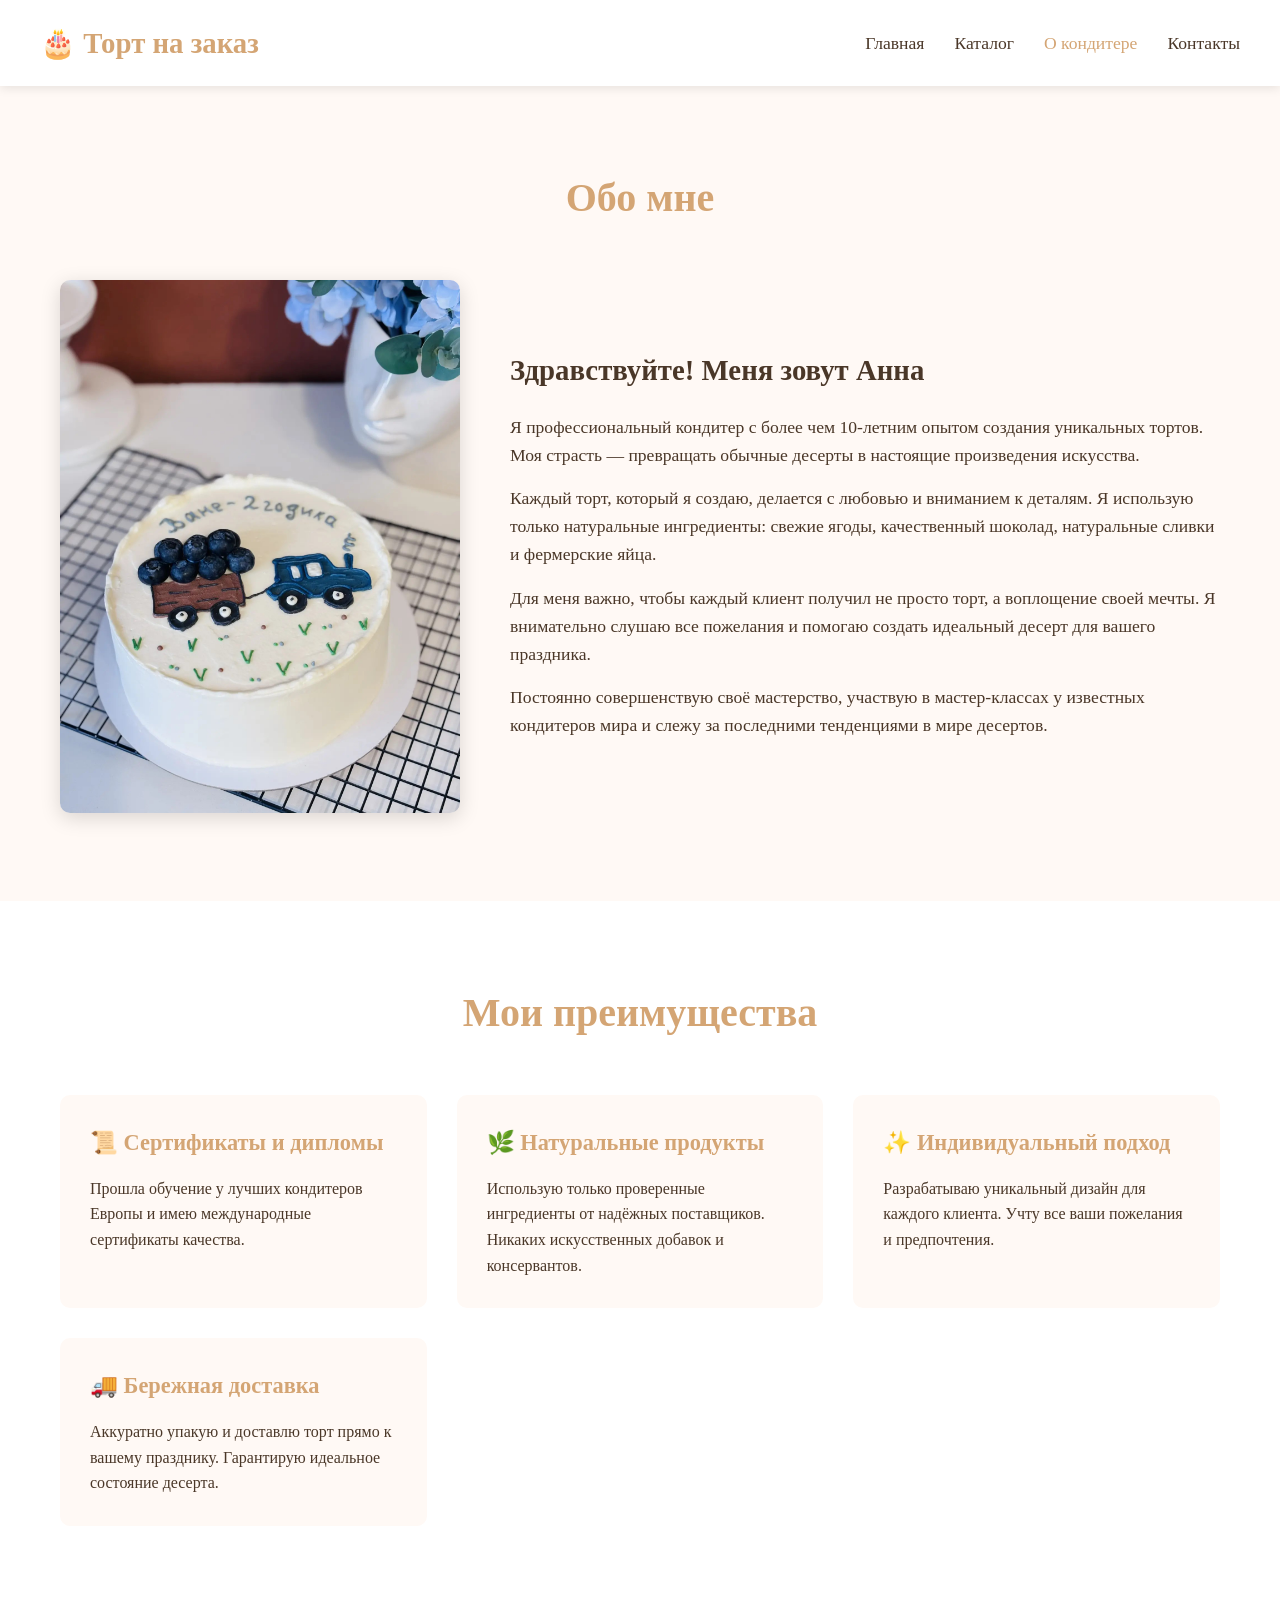
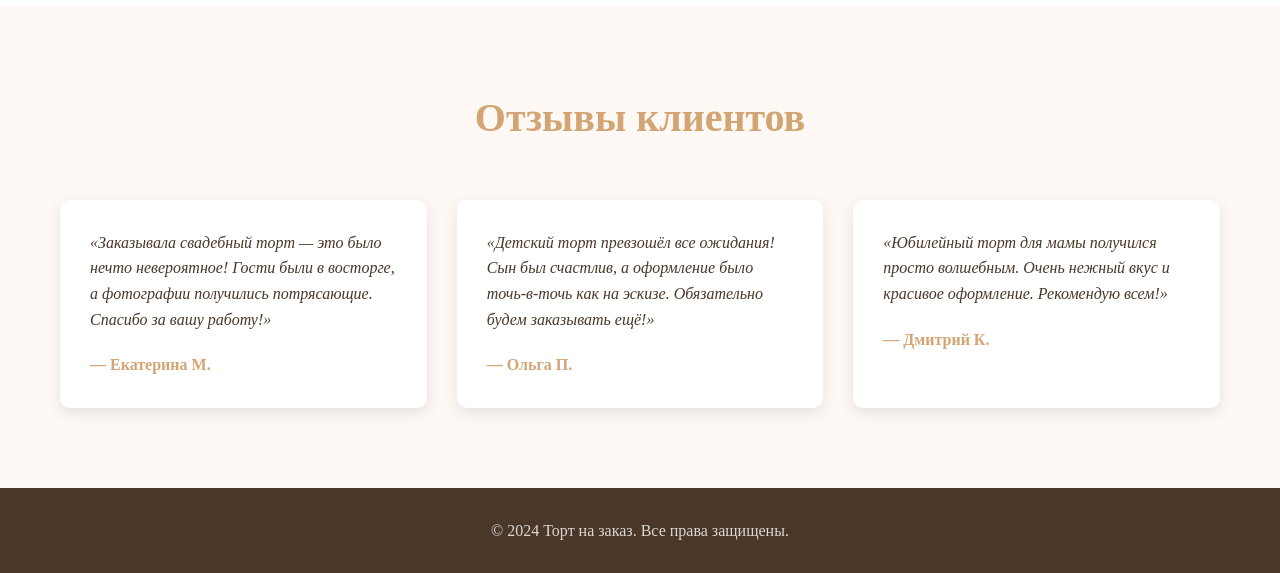
==== about.html @ 64661c8d "Create multi-page bakery website "Торт на заказ" with warm cozy design Key features implemented: - N" ====
<!DOCTYPE html>
<html lang="ru">
<head>
    <meta charset="UTF-8">
    <meta name="viewport" content="width=device-width, initial-scale=1.0">
    <title>О кондитере - Торт на заказ</title>
    <link rel="stylesheet" href="css/style.css">
</head>
<body>
    <header>
        <div class="container header-content">
            <a href="index.html" class="logo">🎂 Торт на заказ</a>
            <div class="menu-toggle">
                <span></span>
                <span></span>
                <span></span>
            </div>
            <nav>
                <ul>
                    <li><a href="index.html">Главная</a></li>
                    <li><a href="catalog.html">Каталог</a></li>
                    <li><a href="about.html" class="active">О кондитере</a></li>
                    <li><a href="contacts.html">Контакты</a></li>
                </ul>
            </nav>
        </div>
    </header>

    <main>
        <section>
            <div class="container">
                <h1 class="section-title">Обо мне</h1>
                <div class="about-content">
                    <div class="about-image">
                        <img src="41dda1ea-3de0-4c88-886e-b8ad788d503f.jpg" alt="Кондитер за работой">
                    </div>
                    <div class="about-text">
                        <h3>Здравствуйте! Меня зовут Анна</h3>
                        <p>Я профессиональный кондитер с более чем 10-летним опытом создания уникальных тортов. Моя страсть — превращать обычные десерты в настоящие произведения искусства.</p>
                        <p>Каждый торт, который я создаю, делается с любовью и вниманием к деталям. Я использую только натуральные ингредиенты: свежие ягоды, качественный шоколад, натуральные сливки и фермерские яйца.</p>
                        <p>Для меня важно, чтобы каждый клиент получил не просто торт, а воплощение своей мечты. Я внимательно слушаю все пожелания и помогаю создать идеальный десерт для вашего праздника.</p>
                        <p>Постоянно совершенствую своё мастерство, участвую в мастер-классах у известных кондитеров мира и слежу за последними тенденциями в мире десертов.</p>
                    </div>
                </div>
            </div>
        </section>

        <section style="background-color: white;">
            <div class="container">
                <h2 class="section-title">Мои преимущества</h2>
                <div style="display: grid; grid-template-columns: repeat(auto-fit, minmax(280px, 1fr)); gap: 30px;">
                    <div style="padding: 30px; background: #fff9f5; border-radius: 10px;">
                        <h3 style="color: #d4a574; margin-bottom: 15px; font-size: 1.4rem;">📜 Сертификаты и дипломы</h3>
                        <p>Прошла обучение у лучших кондитеров Европы и имею международные сертификаты качества.</p>
                    </div>
                    <div style="padding: 30px; background: #fff9f5; border-radius: 10px;">
                        <h3 style="color: #d4a574; margin-bottom: 15px; font-size: 1.4rem;">🌿 Натуральные продукты</h3>
                        <p>Использую только проверенные ингредиенты от надёжных поставщиков. Никаких искусственных добавок и консервантов.</p>
                    </div>
                    <div style="padding: 30px; background: #fff9f5; border-radius: 10px;">
                        <h3 style="color: #d4a574; margin-bottom: 15px; font-size: 1.4rem;">✨ Индивидуальный подход</h3>
                        <p>Разрабатываю уникальный дизайн для каждого клиента. Учту все ваши пожелания и предпочтения.</p>
                    </div>
                    <div style="padding: 30px; background: #fff9f5; border-radius: 10px;">
                        <h3 style="color: #d4a574; margin-bottom: 15px; font-size: 1.4rem;">🚚 Бережная доставка</h3>
                        <p>Аккуратно упакую и доставлю торт прямо к вашему празднику. Гарантирую идеальное состояние десерта.</p>
                    </div>
                </div>
            </div>
        </section>

        <section>
            <div class="container">
                <h2 class="section-title">Отзывы клиентов</h2>
                <div style="display: grid; grid-template-columns: repeat(auto-fit, minmax(300px, 1fr)); gap: 30px;">
                    <div style="padding: 30px; background: white; border-radius: 10px; box-shadow: 0 5px 15px rgba(0,0,0,0.1);">
                        <p style="font-style: italic; margin-bottom: 20px;">«Заказывала свадебный торт — это было нечто невероятное! Гости были в восторге, а фотографии получились потрясающие. Спасибо за вашу работу!»</p>
                        <p style="color: #d4a574; font-weight: bold;">— Екатерина М.</p>
                    </div>
                    <div style="padding: 30px; background: white; border-radius: 10px; box-shadow: 0 5px 15px rgba(0,0,0,0.1);">
                        <p style="font-style: italic; margin-bottom: 20px;">«Детский торт превзошёл все ожидания! Сын был счастлив, а оформление было точь-в-точь как на эскизе. Обязательно будем заказывать ещё!»</p>
                        <p style="color: #d4a574; font-weight: bold;">— Ольга П.</p>
                    </div>
                    <div style="padding: 30px; background: white; border-radius: 10px; box-shadow: 0 5px 15px rgba(0,0,0,0.1);">
                        <p style="font-style: italic; margin-bottom: 20px;">«Юбилейный торт для мамы получился просто волшебным. Очень нежный вкус и красивое оформление. Рекомендую всем!»</p>
                        <p style="color: #d4a574; font-weight: bold;">— Дмитрий К.</p>
                    </div>
                </div>
            </div>
        </section>
    </main>

    <footer>
        <div class="container">
            <p>&copy; 2024 Торт на заказ. Все права защищены.</p>
        </div>
    </footer>

    <script src="js/main.js"></script>
</body>
</html>
---- css/style.css ----
/* Основные стили */
* {
    margin: 0;
    padding: 0;
    box-sizing: border-box;
}

body {
    font-family: 'Georgia', serif;
    line-height: 1.6;
    color: #4a3728;
    background-color: #fff9f5;
}

.container {
    max-width: 1200px;
    margin: 0 auto;
    padding: 0 20px;
}

/* Шапка сайта */
header {
    background-color: #fff;
    box-shadow: 0 2px 10px rgba(0,0,0,0.1);
    position: sticky;
    top: 0;
    z-index: 1000;
}

.header-content {
    display: flex;
    justify-content: space-between;
    align-items: center;
    padding: 20px 0;
}

.logo {
    font-size: 1.8rem;
    font-weight: bold;
    color: #d4a574;
    text-decoration: none;
}

.logo:hover {
    color: #c99564;
}

nav ul {
    list-style: none;
    display: flex;
    gap: 30px;
}

nav a {
    text-decoration: none;
    color: #4a3728;
    font-size: 1.1rem;
    transition: color 0.3s ease;
}

nav a:hover,
nav a.active {
    color: #d4a574;
}

/* Мобильное меню */
.menu-toggle {
    display: none;
    flex-direction: column;
    cursor: pointer;
    gap: 5px;
}

.menu-toggle span {
    width: 25px;
    height: 3px;
    background-color: #4a3728;
    transition: 0.3s;
}

/* Главный баннер */
.hero {
    background: linear-gradient(rgba(0,0,0,0.4), rgba(0,0,0,0.4)), url('../5c9d0ffc-e9ad-444b-8f07-dd5a7463a1cd.jpg');
    background-size: cover;
    background-position: center;
    height: 500px;
    display: flex;
    align-items: center;
    justify-content: center;
    text-align: center;
    color: white;
}

.hero h1 {
    font-size: 3rem;
    margin-bottom: 20px;
    text-shadow: 2px 2px 4px rgba(0,0,0,0.5);
}

.hero p {
    font-size: 1.3rem;
    margin-bottom: 30px;
    text-shadow: 1px 1px 3px rgba(0,0,0,0.5);
}

.btn {
    display: inline-block;
    padding: 15px 35px;
    background-color: #d4a574;
    color: white;
    text-decoration: none;
    border-radius: 30px;
    font-size: 1.1rem;
    transition: background-color 0.3s ease;
}

.btn:hover {
    background-color: #c99564;
}

/* Секции */
section {
    padding: 80px 0;
}

.section-title {
    text-align: center;
    font-size: 2.5rem;
    color: #d4a574;
    margin-bottom: 50px;
}

/* О кондитере */
.about-content {
    display: flex;
    align-items: center;
    gap: 50px;
}

.about-image {
    flex: 1;
    max-width: 400px;
}

.about-image img {
    width: 100%;
    border-radius: 10px;
    box-shadow: 0 5px 20px rgba(0,0,0,0.15);
}

.about-text {
    flex: 1;
}

.about-text h3 {
    font-size: 1.8rem;
    color: #4a3728;
    margin-bottom: 20px;
}

.about-text p {
    margin-bottom: 15px;
    font-size: 1.1rem;
}

/* Каталог */
.gallery {
    display: grid;
    grid-template-columns: repeat(auto-fill, minmax(300px, 1fr));
    gap: 30px;
}

.gallery-item {
    position: relative;
    overflow: hidden;
    border-radius: 10px;
    box-shadow: 0 5px 15px rgba(0,0,0,0.1);
    transition: transform 0.3s ease;
}

.gallery-item:hover {
    transform: translateY(-5px);
}

.gallery-item img {
    width: 100%;
    height: 300px;
    object-fit: cover;
    display: block;
}

.video-item {
    grid-column: 1 / -1;
    text-align: center;
}

.video-item video {
    max-width: 100%;
    border-radius: 10px;
    box-shadow: 0 5px 15px rgba(0,0,0,0.1);
}

/* Контакты */
.contact-content {
    display: flex;
    gap: 50px;
    flex-wrap: wrap;
}

.contact-info {
    flex: 1;
    min-width: 300px;
}

.contact-item {
    display: flex;
    align-items: center;
    gap: 15px;
    margin-bottom: 25px;
    font-size: 1.1rem;
}

.contact-icon {
    width: 50px;
    height: 50px;
    background-color: #d4a574;
    border-radius: 50%;
    display: flex;
    align-items: center;
    justify-content: center;
    color: white;
    font-size: 1.3rem;
}

.contact-form {
    flex: 1;
    min-width: 300px;
    background-color: white;
    padding: 40px;
    border-radius: 10px;
    box-shadow: 0 5px 20px rgba(0,0,0,0.1);
}

.form-group {
    margin-bottom: 20px;
}

.form-group label {
    display: block;
    margin-bottom: 8px;
    font-weight: bold;
    color: #4a3728;
}

.form-group input,
.form-group textarea {
    width: 100%;
    padding: 12px 15px;
    border: 2px solid #f0e6dd;
    border-radius: 5px;
    font-size: 1rem;
    font-family: inherit;
    transition: border-color 0.3s ease;
}

.form-group input:focus,
.form-group textarea:focus {
    outline: none;
    border-color: #d4a574;
}

.form-group textarea {
    resize: vertical;
    min-height: 120px;
}

/* Подвал */
footer {
    background-color: #4a3728;
    color: white;
    text-align: center;
    padding: 30px 0;
}

footer p {
    opacity: 0.8;
}

/* Адаптивность */
@media (max-width: 768px) {
    .menu-toggle {
        display: flex;
    }

    nav ul {
        display: none;
        position: absolute;
        top: 100%;
        left: 0;
        right: 0;
        background-color: white;
        flex-direction: column;
        padding: 20px;
        gap: 15px;
        box-shadow: 0 5px 10px rgba(0,0,0,0.1);
    }

    nav ul.active {
        display: flex;
    }

    .hero h1 {
        font-size: 2rem;
    }

    .hero p {
        font-size: 1.1rem;
    }

    .about-content {
        flex-direction: column;
    }

    .about-image {
        max-width: 100%;
    }

    .section-title {
        font-size: 2rem;
    }

    .gallery {
        grid-template-columns: repeat(auto-fill, minmax(250px, 1fr));
    }

    .contact-content {
        flex-direction: column;
    }

    .contact-form {
        padding: 25px;
    }
}

@media (max-width: 480px) {
    .header-content {
        flex-direction: column;
        gap: 15px;
    }

    .logo {
        font-size: 1.5rem;
    }

    .hero {
        height: 400px;
    }

    .hero h1 {
        font-size: 1.8rem;
    }

    .btn {
        padding: 12px 25px;
        font-size: 1rem;
    }

    .gallery {
        grid-template-columns: 1fr;
    }
}
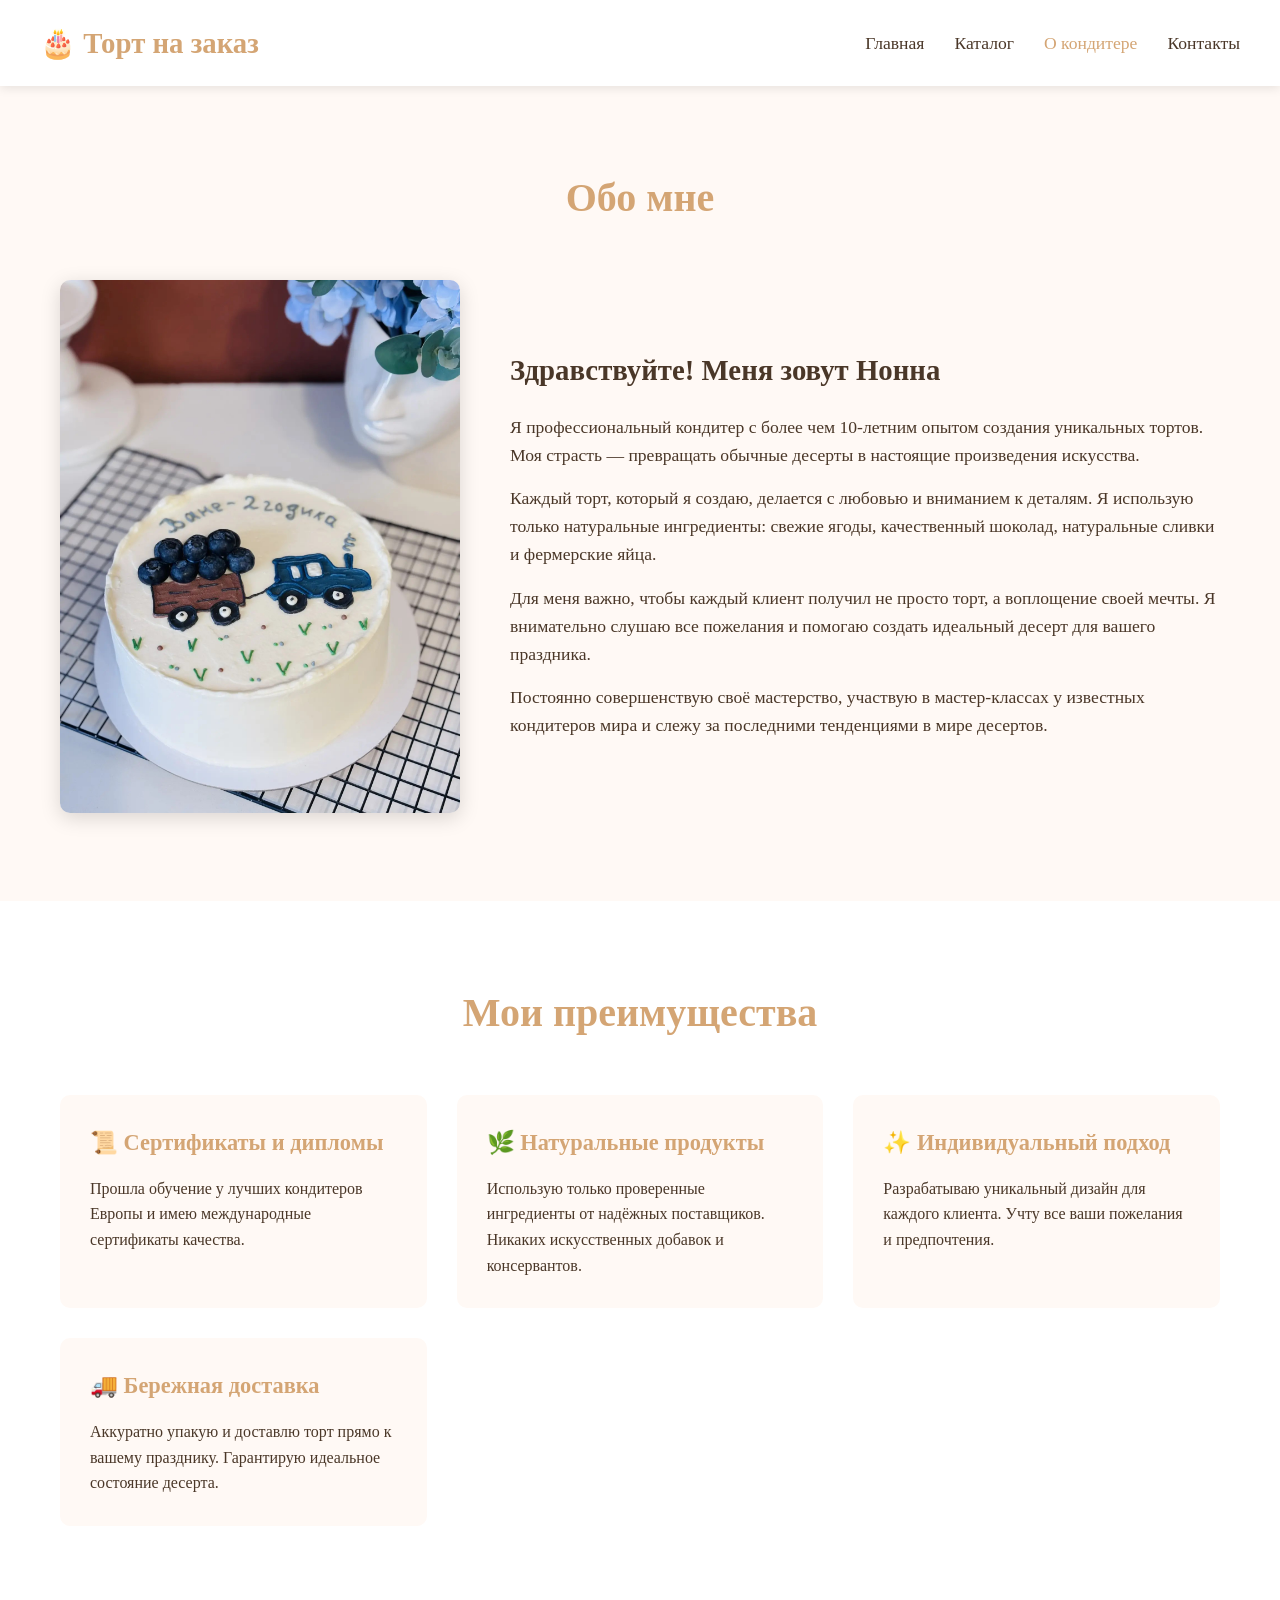
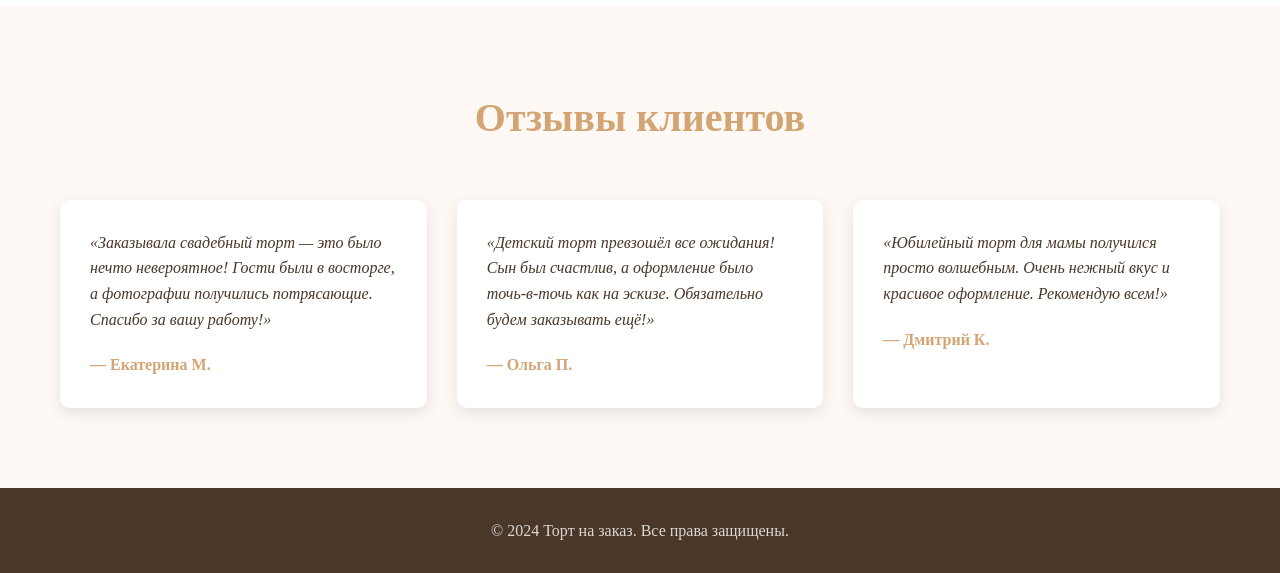
==== commit 3485a233: "Update contact page with clickable phone and add contact button to homepage - Added clickable phone " ====
--- a/about.html
+++ b/about.html
@@ -35,7 +35,7 @@
                         <img src="41dda1ea-3de0-4c88-886e-b8ad788d503f.jpg" alt="Кондитер за работой">
                     </div>
                     <div class="about-text">
-                        <h3>Здравствуйте! Меня зовут Анна</h3>
+                        <h3>Здравствуйте! Меня зовут Нонна</h3>
                         <p>Я профессиональный кондитер с более чем 10-летним опытом создания уникальных тортов. Моя страсть — превращать обычные десерты в настоящие произведения искусства.</p>
                         <p>Каждый торт, который я создаю, делается с любовью и вниманием к деталям. Я использую только натуральные ингредиенты: свежие ягоды, качественный шоколад, натуральные сливки и фермерские яйца.</p>
                         <p>Для меня важно, чтобы каждый клиент получил не просто торт, а воплощение своей мечты. Я внимательно слушаю все пожелания и помогаю создать идеальный десерт для вашего праздника.</p>
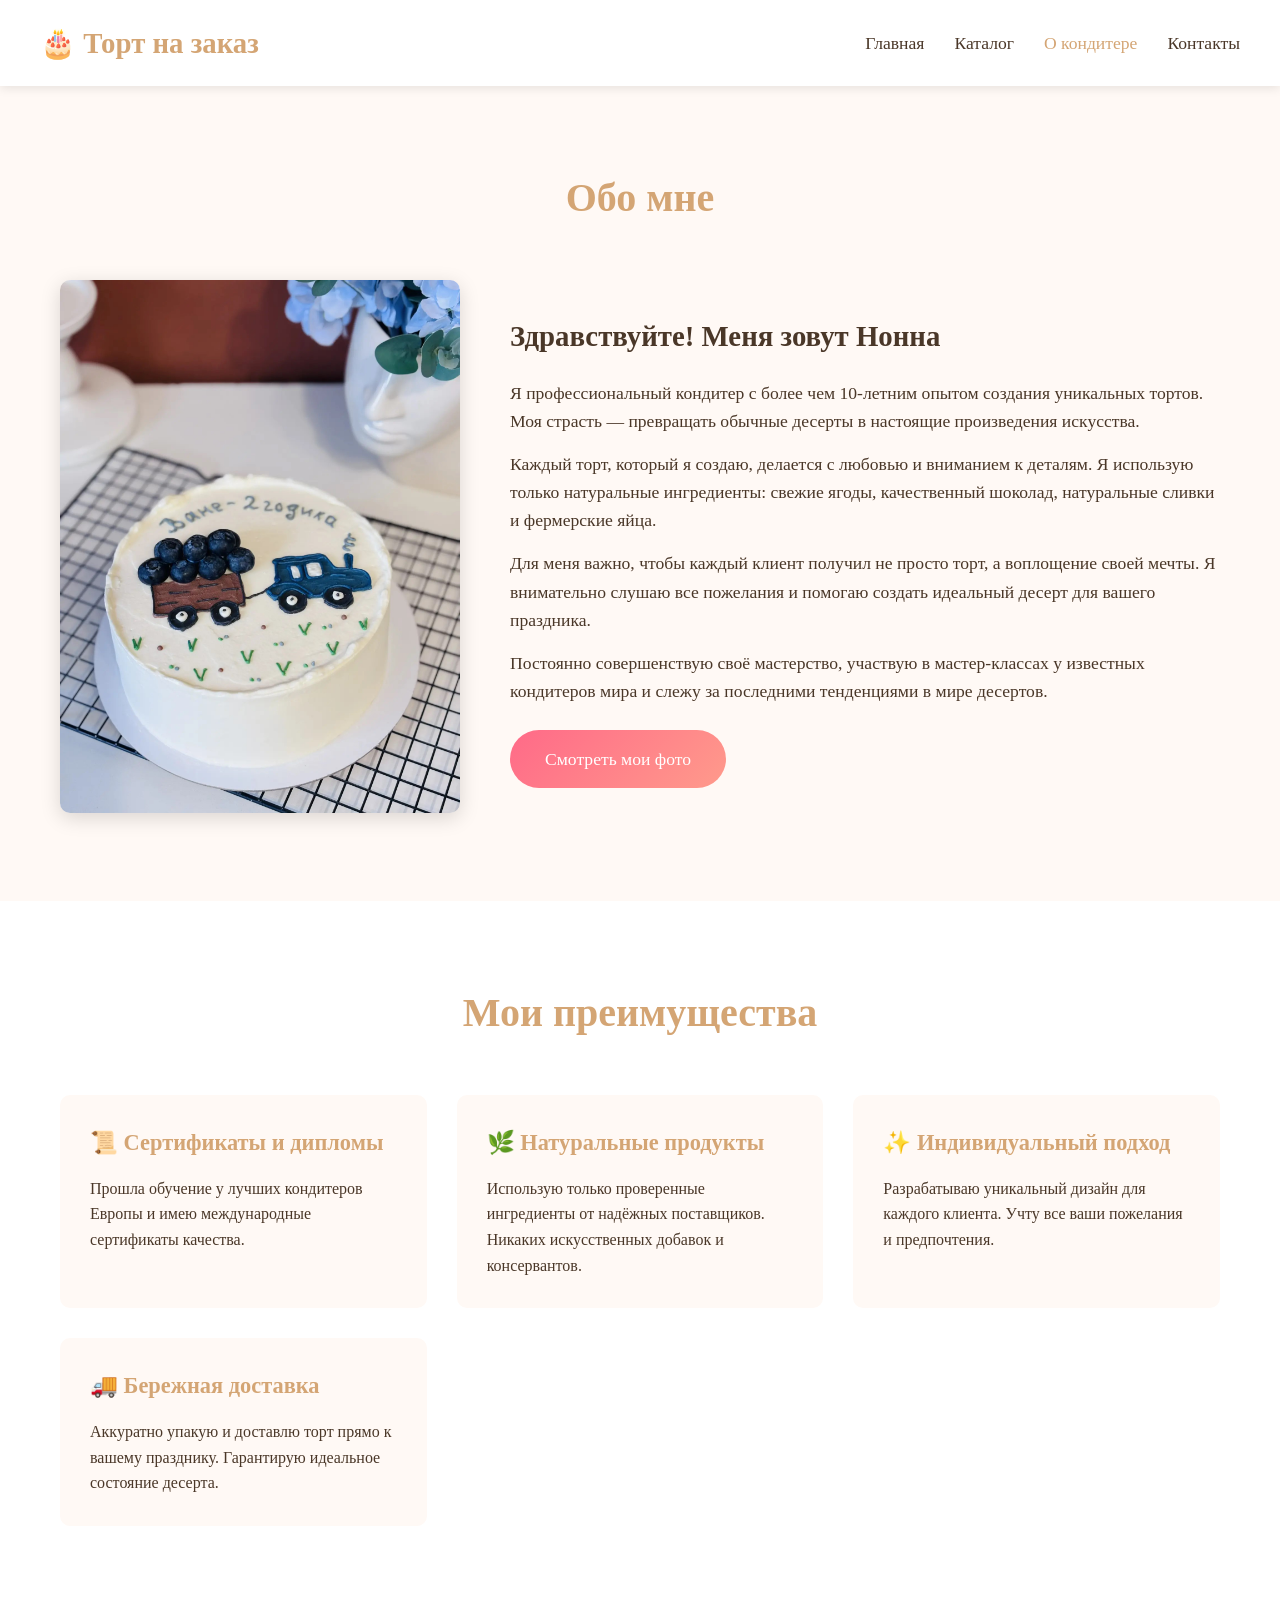
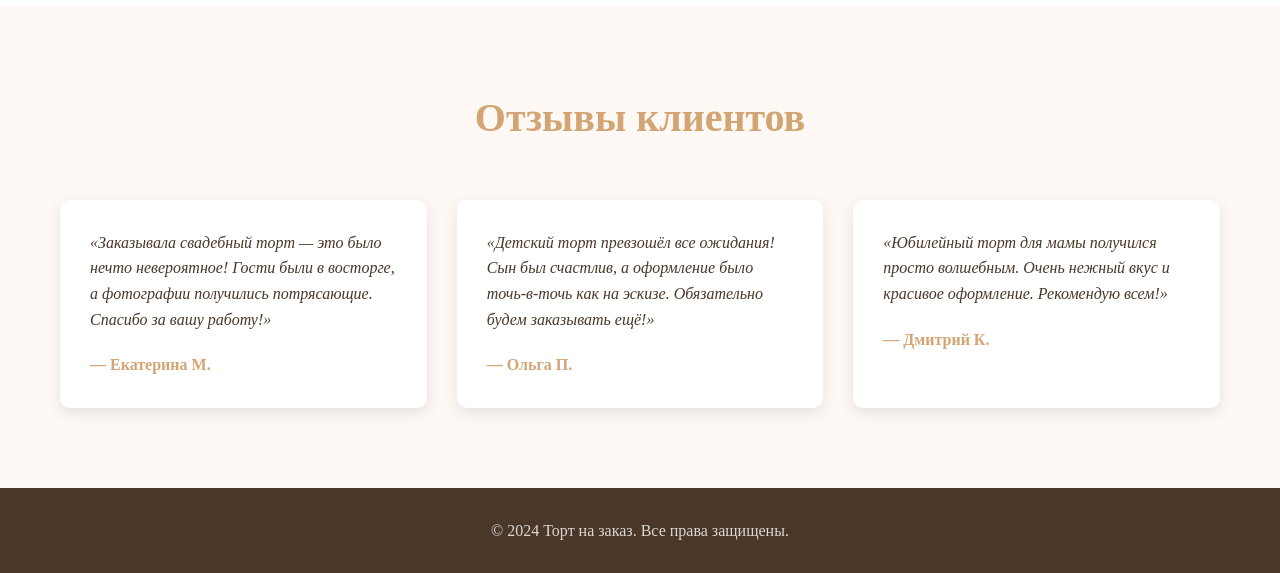
==== commit 9e5aba19: "Redesign cake shop website with modern colorful category cards and gallery pages - index.html: Add v" ====
--- a/about.html
+++ b/about.html
@@ -32,7 +32,7 @@
                 <h1 class="section-title">Обо мне</h1>
                 <div class="about-content">
                     <div class="about-image">
-                        <img src="41dda1ea-3de0-4c88-886e-b8ad788d503f.jpg" alt="Кондитер за работой">
+                        <img src="images/foto-konditera/1.jpg" alt="Кондитер Нонна за работой">
                     </div>
                     <div class="about-text">
                         <h3>Здравствуйте! Меня зовут Нонна</h3>
@@ -40,6 +40,9 @@
                         <p>Каждый торт, который я создаю, делается с любовью и вниманием к деталям. Я использую только натуральные ингредиенты: свежие ягоды, качественный шоколад, натуральные сливки и фермерские яйца.</p>
                         <p>Для меня важно, чтобы каждый клиент получил не просто торт, а воплощение своей мечты. Я внимательно слушаю все пожелания и помогаю создать идеальный десерт для вашего праздника.</p>
                         <p>Постоянно совершенствую своё мастерство, участвую в мастер-классах у известных кондитеров мира и слежу за последними тенденциями в мире десертов.</p>
+                        <div style="margin-top: 25px;">
+                            <a href="gallery.html?category=foto-konditera" class="btn btn-gradient">Смотреть мои фото</a>
+                        </div>
                     </div>
                 </div>
             </div>
--- a/css/style.css
+++ b/css/style.css
@@ -369,3 +369,274 @@
         grid-template-columns: 1fr;
     }
 }
+
+/* ==================== ЯРКИЙ СОВРЕМЕННЫЙ СТИЛЬ ==================== */
+
+/* Карточки категорий */
+.categories-section {
+    padding: 70px 0;
+    background: linear-gradient(180deg, #fff9f5 0%, #fff3ec 100%);
+}
+
+.categories-grid {
+    display: grid;
+    grid-template-columns: repeat(auto-fill, minmax(260px, 1fr));
+    gap: 28px;
+    margin-top: 40px;
+}
+
+.category-card {
+    position: relative;
+    border-radius: 24px;
+    padding: 26px 22px;
+    color: #fff;
+    overflow: hidden;
+    box-shadow: 0 10px 30px rgba(0, 0, 0, 0.12);
+    transition: transform 0.35s ease, box-shadow 0.35s ease;
+    display: flex;
+    flex-direction: column;
+    align-items: flex-start;
+    animation: fadeUp 0.6s ease both;
+}
+
+.category-card:hover {
+    transform: translateY(-10px) scale(1.02);
+    box-shadow: 0 20px 45px rgba(0, 0, 0, 0.2);
+}
+
+.category-card::after {
+    content: '';
+    position: absolute;
+    top: -40%;
+    right: -40%;
+    width: 70%;
+    height: 70%;
+    background: radial-gradient(circle, rgba(255,255,255,0.25), transparent 70%);
+    pointer-events: none;
+}
+
+.category-card h3 {
+    font-size: 1.3rem;
+    margin-bottom: 6px;
+    line-height: 1.3;
+    text-shadow: 0 1px 3px rgba(0,0,0,0.15);
+}
+
+.category-card .cat-emoji {
+    font-size: 2.2rem;
+    margin-bottom: 12px;
+    filter: drop-shadow(0 3px 6px rgba(0,0,0,0.2));
+}
+
+.category-card .cat-preview {
+    width: 90px;
+    height: 90px;
+    border-radius: 50%;
+    object-fit: cover;
+    border: 4px solid rgba(255,255,255,0.85);
+    box-shadow: 0 6px 18px rgba(0,0,0,0.25);
+    margin: 14px auto 18px;
+    align-self: center;
+    transition: transform 0.4s ease;
+}
+
+.category-card:hover .cat-preview {
+    transform: scale(1.12) rotate(4deg);
+}
+
+.category-card .btn-more {
+    display: inline-block;
+    margin-top: auto;
+    align-self: center;
+    background: rgba(255, 255, 255, 0.95);
+    color: #4a3728;
+    border: none;
+    border-radius: 50px;
+    padding: 10px 26px;
+    font-size: 1rem;
+    font-weight: bold;
+    font-family: inherit;
+    text-decoration: none;
+    cursor: pointer;
+    transition: transform 0.25s ease, box-shadow 0.25s ease, background 0.25s ease;
+    box-shadow: 0 4px 12px rgba(0,0,0,0.15);
+}
+
+.category-card .btn-more:hover {
+    transform: translateY(-2px);
+    box-shadow: 0 8px 20px rgba(0,0,0,0.25);
+    background: #fff;
+}
+
+/* Цвета карточек категорий */
+.cat-domashnie      { background: linear-gradient(135deg, #ff9a8b 0%, #ff6a88 100%); }
+.cat-mussovye       { background: linear-gradient(135deg, #d4a373 0%, #b08968 100%); }
+.cat-yagodnye       { background: linear-gradient(135deg, #e91e63 0%, #ad1457 100%); }
+.cat-bento          { background: linear-gradient(135deg, #ffd166 0%, #f4a261 100%); }
+.cat-detskie        { background: linear-gradient(135deg, #ff8fb1 0%, #f72585 100%); }
+.cat-dlya-devochek  { background: linear-gradient(135deg, #f78ca0 0%, #f9748f 50%, #fd9853 100%); }
+.cat-dlya-malchikov { background: linear-gradient(135deg, #4facfe 0%, #3a86c8 100%); }
+.cat-muzhskie       { background: linear-gradient(135deg, #4b6cb7 0%, #182848 100%); }
+.cat-svadebnye      { background: linear-gradient(135deg, #a18cd1 0%, #7b5ea7 100%); }
+.cat-kapkeyki       { background: linear-gradient(135deg, #ffacc7 0%, #ff8fab 100%); }
+.cat-sertifikaty    { background: linear-gradient(135deg, #e9c46a 0%, #d4a373 100%); }
+.cat-foto-konditera { background: linear-gradient(135deg, #f6a5c0 0%, #e56b9c 100%); }
+
+@keyframes fadeUp {
+    from { opacity: 0; transform: translateY(30px); }
+    to   { opacity: 1; transform: translateY(0); }
+}
+
+/* Кнопки */
+.btn-gradient {
+    background: linear-gradient(135deg, #ff6a88, #ff9a8b) !important;
+    color: #fff !important;
+    border: none !important;
+}
+
+.btn-outline {
+    background: transparent !important;
+    border: 2px solid #d4a574 !important;
+    color: #d4a574 !important;
+    margin-left: 12px;
+}
+
+.btn, .btn-gradient, .btn-outline {
+    border-radius: 50px;
+}
+
+/* Страница галереи категории */
+.gallery-hero {
+    padding: 70px 0 50px;
+    color: #fff;
+    text-align: center;
+    background: linear-gradient(135deg, #ff9a8b, #ff6a88);
+}
+
+.gallery-hero h1 {
+    font-size: 2.6rem;
+    margin: 12px 0 8px;
+    text-shadow: 0 2px 8px rgba(0,0,0,0.2);
+}
+
+.gallery-hero p {
+    font-size: 1.15rem;
+    opacity: 0.95;
+}
+
+.back-link {
+    display: inline-block;
+    color: #fff;
+    text-decoration: none;
+    background: rgba(255,255,255,0.2);
+    border-radius: 50px;
+    padding: 8px 20px;
+    font-size: 0.95rem;
+    transition: background 0.3s ease;
+}
+
+.back-link:hover {
+    background: rgba(255,255,255,0.35);
+}
+
+.photo-grid {
+    display: grid;
+    grid-template-columns: repeat(3, 1fr);
+    gap: 24px;
+    margin-top: 50px;
+}
+
+.photo-grid-item {
+    border-radius: 20px;
+    overflow: hidden;
+    box-shadow: 0 8px 24px rgba(0,0,0,0.1);
+    cursor: pointer;
+    animation: fadeUp 0.6s ease both;
+    transition: transform 0.35s ease, box-shadow 0.35s ease;
+    aspect-ratio: 1 / 1;
+    background: #fbe9df;
+}
+
+.photo-grid-item:hover {
+    transform: translateY(-6px) scale(1.02);
+    box-shadow: 0 16px 40px rgba(0,0,0,0.18);
+}
+
+.photo-grid-item img {
+    width: 100%;
+    height: 100%;
+    object-fit: cover;
+    display: block;
+    transition: transform 0.5s ease;
+}
+
+.photo-grid-item:hover img {
+    transform: scale(1.08);
+}
+
+/* Лайтбокс */
+.lightbox {
+    display: none;
+    position: fixed;
+    inset: 0;
+    background: rgba(0, 0, 0, 0.85);
+    z-index: 2000;
+    justify-content: center;
+    align-items: center;
+    padding: 30px;
+}
+
+.lightbox.active {
+    display: flex;
+}
+
+.lightbox img {
+    max-width: 90%;
+    max-height: 85vh;
+    border-radius: 16px;
+    box-shadow: 0 10px 60px rgba(0,0,0,0.5);
+}
+
+.lightbox-close {
+    position: absolute;
+    top: 20px;
+    right: 32px;
+    color: #fff;
+    font-size: 3rem;
+    cursor: pointer;
+    line-height: 1;
+    transition: transform 0.25s ease;
+}
+
+.lightbox-close:hover {
+    transform: rotate(90deg);
+}
+
+/* Адаптив: категории и галерея */
+@media (max-width: 900px) {
+    .photo-grid {
+        grid-template-columns: repeat(2, 1fr);
+    }
+    .categories-grid {
+        grid-template-columns: repeat(2, 1fr);
+    }
+}
+
+@media (max-width: 600px) {
+    .photo-grid {
+        grid-template-columns: 1fr;
+    }
+    .gallery-hero h1 {
+        font-size: 1.9rem;
+    }
+    .btn-outline {
+        margin-left: 0;
+        margin-top: 14px;
+    }
+}
+
+@media (max-width: 480px) {
+    .categories-grid {
+        grid-template-columns: 1fr;
+    }
+}
